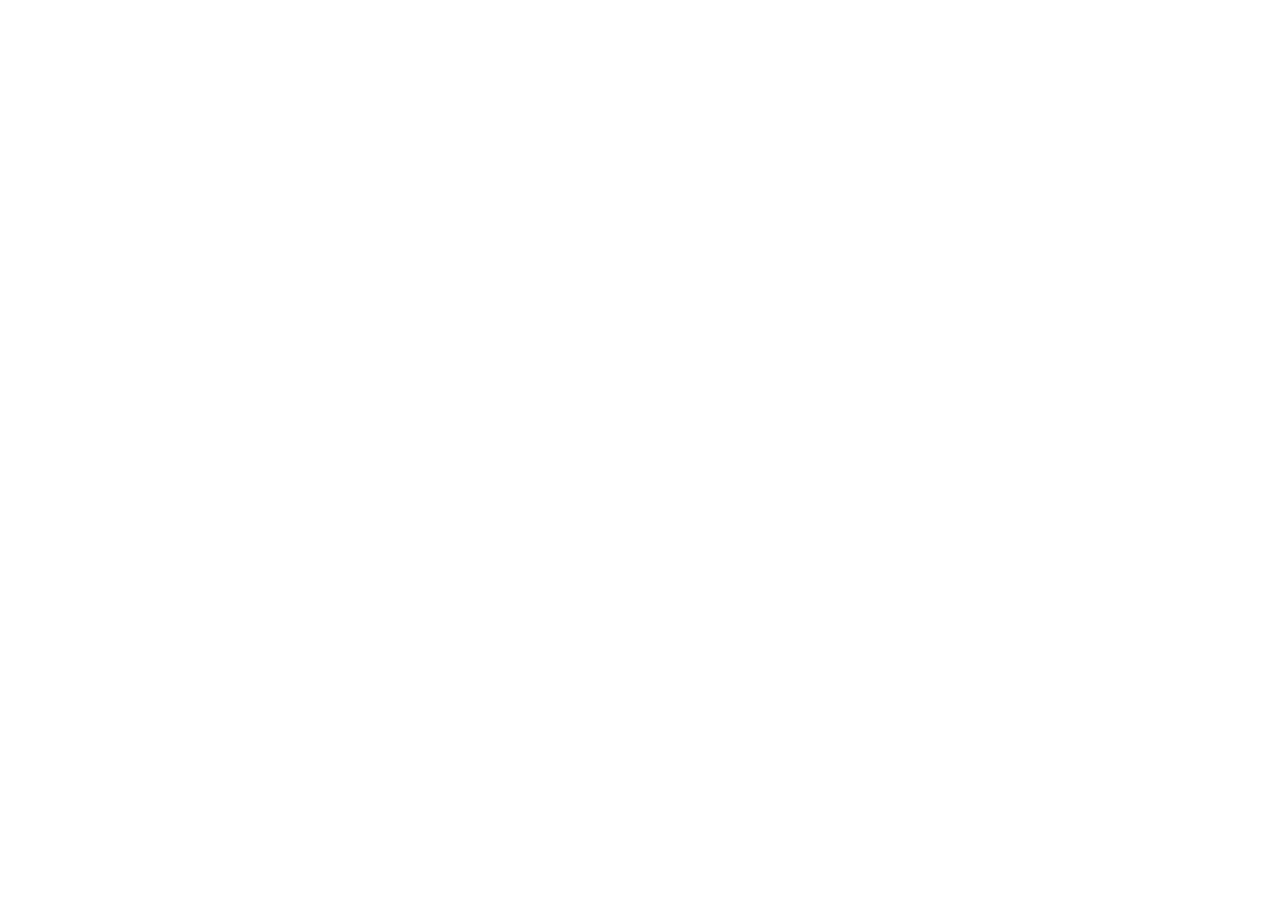
==== index.html @ f806869c "fix: change text" ====
<!DOCTYPE html>
    <html lang="en">
    <head>
        <meta charset="UTF-8">
        <meta name="viewport" content="width=device-width, initial-scale=1.0">
        <title>Document</title>
    </head>
    <body>
        <header class="header">

        </header>
        <section>

        </section>
        <footer>
            
        </footer>
    </body>
    </html>
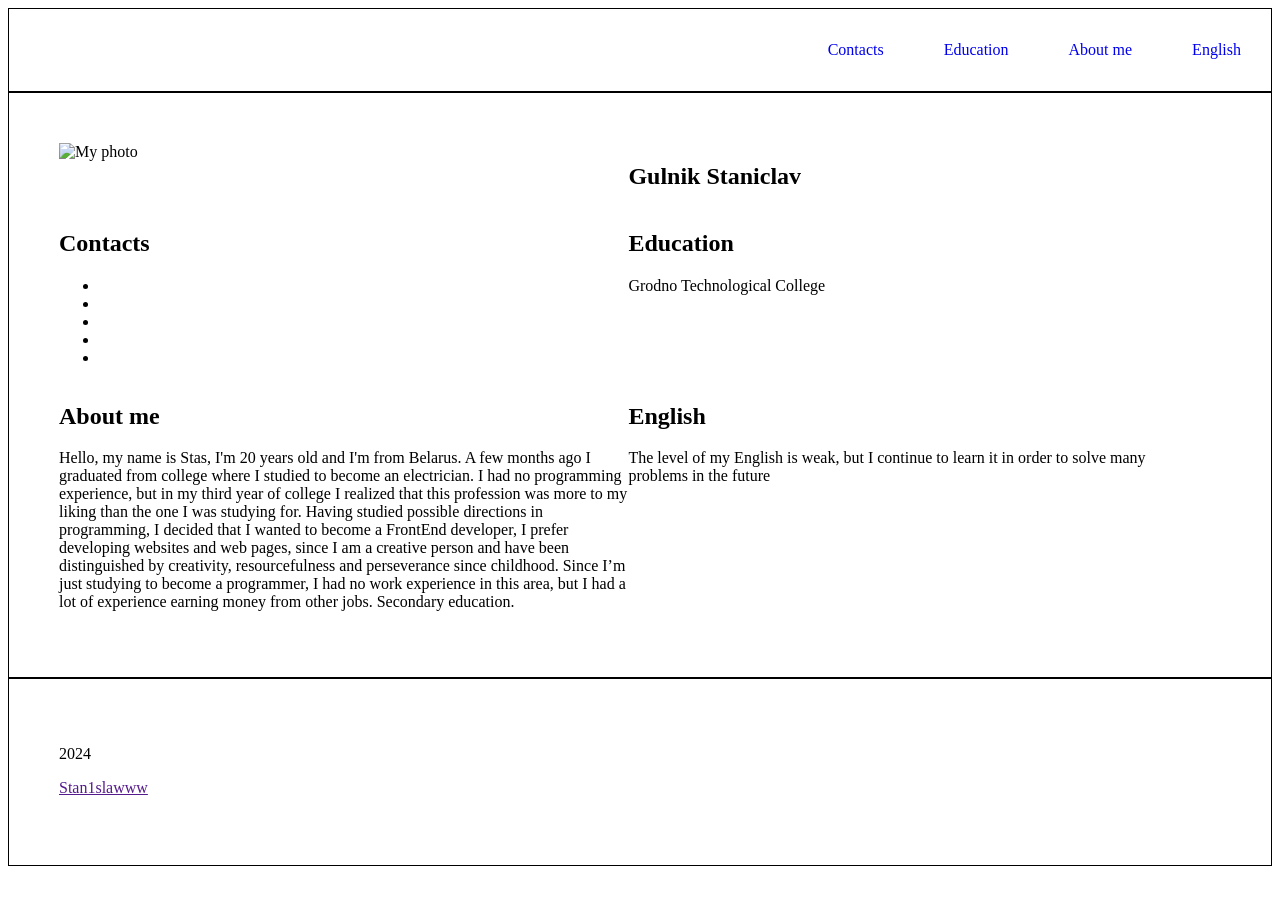
==== commit 1073be88: "feat: change html and css file" ====
--- a/index.html
+++ b/index.html
@@ -2,18 +2,63 @@
     <html lang="en">
     <head>
         <meta charset="UTF-8">
+        <link rel="stylesheet" href="./style.css">
         <meta name="viewport" content="width=device-width, initial-scale=1.0">
-        <title>Document</title>
+        <title>cv</title>
     </head>
     <body>
         <header class="header">
-
+            <div class="container"> 
+                <nav class="nav-header">
+                    <ul class="nav-list">
+                        <li class="list-item"><a href="#contacts" class="nav-link">Contacts</a></li>
+                        <li class="list-item"><a href="#education" class="nav-link">Education</a></li>
+                        <li class="list-item"><a href="#about-me" class="nav-link">About me</a></li>
+                        <li class="list-item"><a href="#english" class="nav-link">English</a></li>
+                    </ul>
+                </nav>
+            </div>
         </header>
-        <section>
-
-        </section>
-        <footer>
-            
+        <main class="main-container">
+            <section class="section">
+                    <img src="" alt="My photo">
+            </section>
+            <section>
+                    <h1>Gulnik Staniclav</h1>
+            </section>
+            <section class="section">
+                    <h2 id="contacts">Contacts</h2>
+                <ul>
+                    <li></li>
+                    <li></li>
+                    <li></li>
+                    <li></li>
+                    <li></li>
+                </ul>
+            </section>
+            <section class="section">
+                <h2 id="education">Education</h2>
+                <p>Grodno Technological College</p>
+            </section>
+            <section class="section">
+                <h2 id="about-me">About me</h2>
+                <p>Hello, my name is Stas, I'm 20 years old and I'm from Belarus. A few months ago I graduated from college where I studied to become an electrician. I had no programming experience, but in my third year of college I realized that this profession was more to my liking than the one I was studying for. Having studied possible directions in programming, I decided that I wanted to become a FrontEnd developer, I prefer developing websites and web pages, since I am a creative person and have been distinguished by creativity, resourcefulness and perseverance since childhood. Since I’m just studying to become a programmer, I had no work experience in this area, but I had a lot of experience earning money from other jobs. Secondary education.</p>
+            </section>
+            <section class="section">
+                <h2 id="english">English</h2>
+                <p>The level of my English is weak, but I continue to learn it in order to solve many problems in the future</p>
+            </section>
+        </main>
+        <footer class="footer">
+            <section class="section">
+                <div>
+                    <p>2024</p>
+                    <a href="">Stan1slawww</a>
+                </div>
+                <div>
+                    <img src="" alt=""><a href=""></a>
+                </div>
+            </section>
         </footer>
     </body>
     </html>
--- a/style.css
+++ b/style.css
@@ -0,0 +1,47 @@
+* {
+    box-sizing: border-box;
+  }
+
+.header {
+    border: 1px solid black;
+}
+
+.footer{
+    border: 1px solid black;
+    padding: 50px 50px;
+}
+.container {
+    max-width: 1440px;
+    margin: 0 auto;
+  }
+.main-container{
+    border: 1px solid black;
+    padding: 50px 50px;
+    display: flex;
+    flex-wrap: wrap;
+}
+
+.nav-header{
+    
+}
+
+.nav-list{
+    display: flex;
+    justify-content: flex-end;
+    align-items: center;
+    list-style: none;
+}
+
+.list-item{
+
+}
+
+.nav-link{
+    padding: 0px 30px;
+    line-height: 50px;
+    text-decoration: none;
+}
+
+.section{
+    width: 49%;
+}
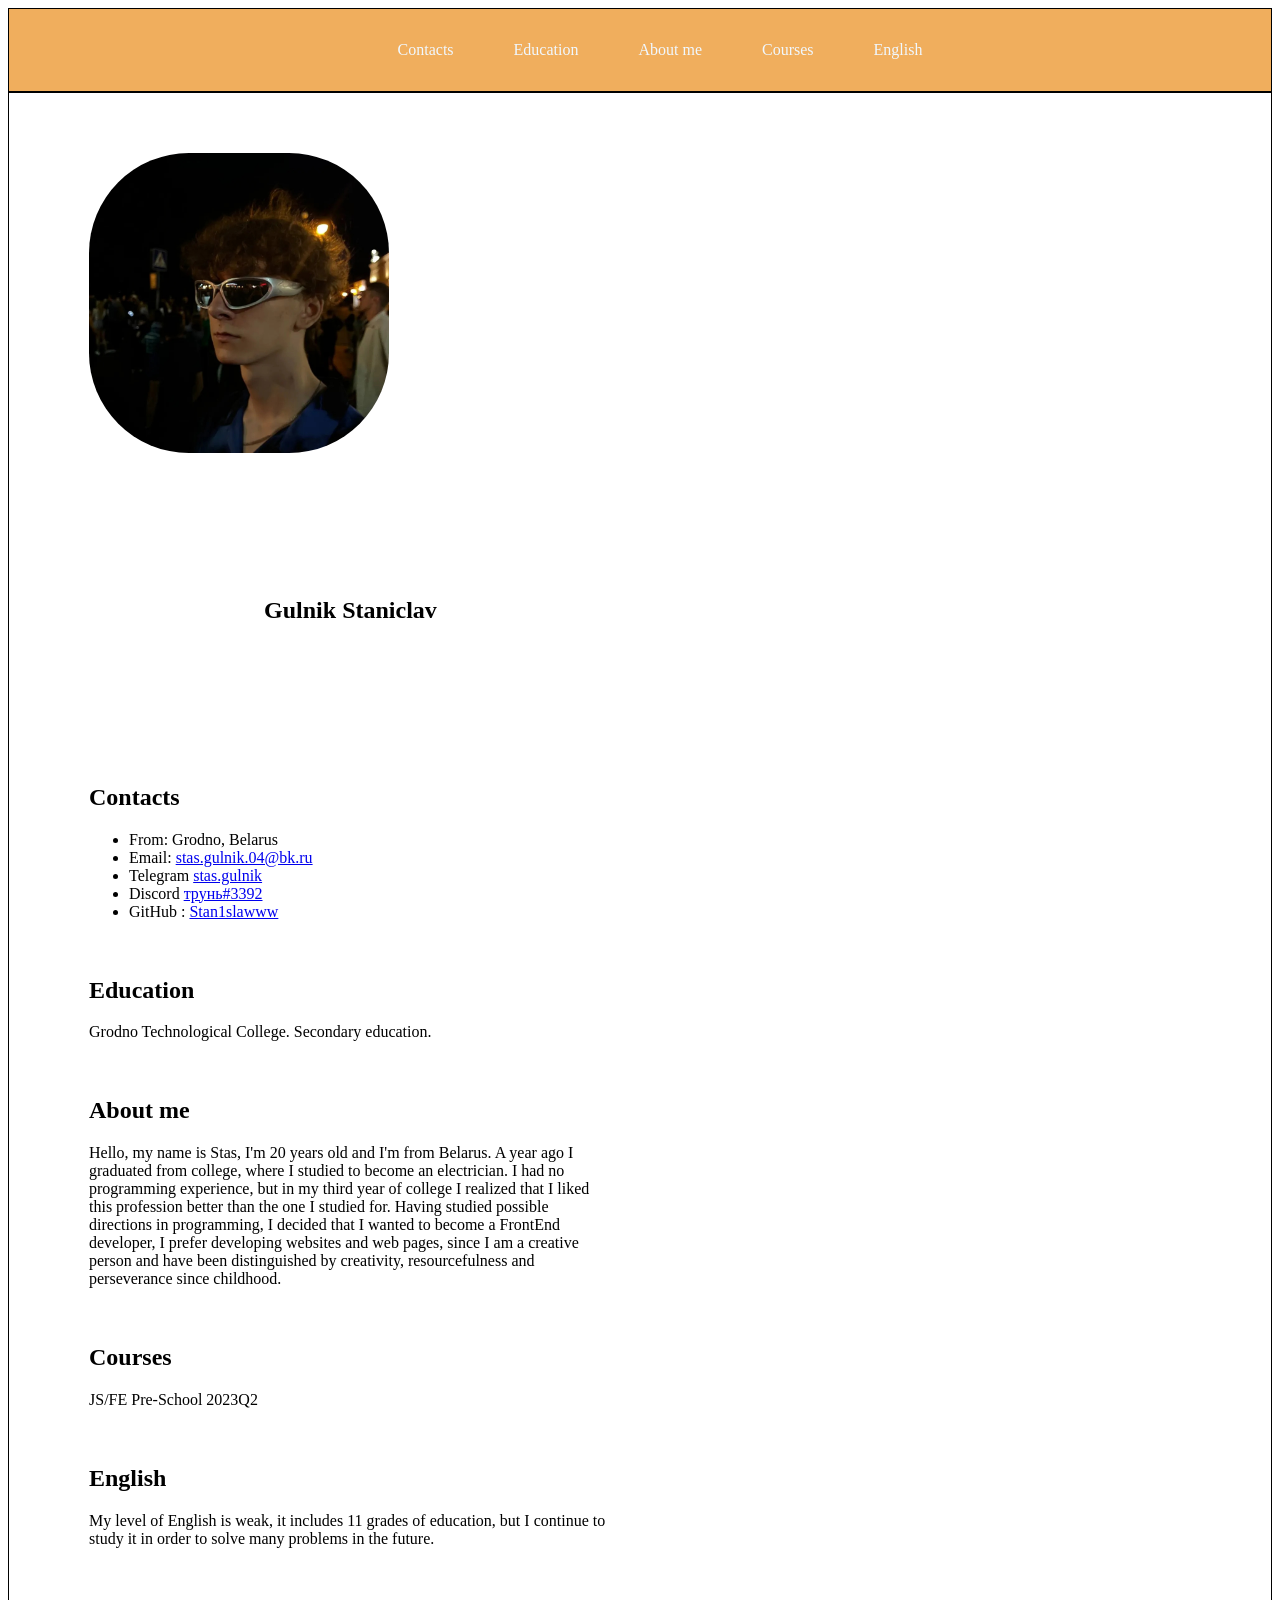
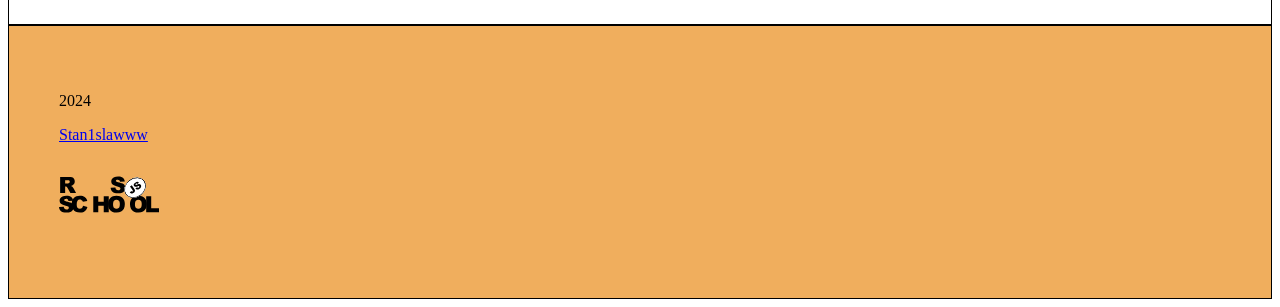
==== commit 095e7ccf: "refactor: add data in html and css" ====
--- a/index.html
+++ b/index.html
@@ -6,7 +6,7 @@
         <meta name="viewport" content="width=device-width, initial-scale=1.0">
         <title>cv</title>
     </head>
-    <body>
+    <body class="body">
         <header class="header">
             <div class="container"> 
                 <nav class="nav-header">
@@ -14,6 +14,7 @@
                         <li class="list-item"><a href="#contacts" class="nav-link">Contacts</a></li>
                         <li class="list-item"><a href="#education" class="nav-link">Education</a></li>
                         <li class="list-item"><a href="#about-me" class="nav-link">About me</a></li>
+                        <li class="list-item"><a href="#courses" class="nav-link">Courses</a></li>
                         <li class="list-item"><a href="#english" class="nav-link">English</a></li>
                     </ul>
                 </nav>
@@ -21,42 +22,48 @@
         </header>
         <main class="main-container">
             <section class="section">
-                    <img src="" alt="My photo">
-            </section>
-            <section>
-                    <h1>Gulnik Staniclav</h1>
+                <img src="assets/profole-image/F2HAYzWkQ94.jpg" alt="My photo" width="300px" height="300px" class="profile-image">
             </section>
             <section class="section">
-                    <h2 id="contacts">Contacts</h2>
-                <ul>
-                    <li></li>
-                    <li></li>
-                    <li></li>
-                    <li></li>
-                    <li></li>
+                <h1 class="h1-title">Gulnik Staniclav</h1>
+            </section>
+            <section class="section">
+                <h2 id="contacts" class="h2-title">Contacts</h2>
+                <ul class="list-contacts">
+                    <li class="item-contacts"> From: Grodno, Belarus</li>
+                    <li class="item-contacts"> Email: <a href="https://stas.gulnik.04@bk.ru">stas.gulnik.04@bk.ru</a></li>
+                    <li class="item-contacts"> Telegram <a href="https://t.me/stas_gulnik">stas.gulnik</a></li>
+                    <li class="item-contacts"> Discord <a href="https://discordapp.com/users/484427809897447434/"> трунь#3392 </a></li>
+                    <li class="item-contacts"> GitHub : <a href="https://github.com/Stan1slawww">Stan1slawww</a> </li>
                 </ul>
             </section>
             <section class="section">
-                <h2 id="education">Education</h2>
-                <p>Grodno Technological College</p>
+                <div class="div-education"> 
+                    <h2 id="education" class="h2-title">Education</h2>
+                    <p class="paragraph">Grodno Technological College. Secondary education.</p>
+                </div>
             </section>
             <section class="section">
-                <h2 id="about-me">About me</h2>
-                <p>Hello, my name is Stas, I'm 20 years old and I'm from Belarus. A few months ago I graduated from college where I studied to become an electrician. I had no programming experience, but in my third year of college I realized that this profession was more to my liking than the one I was studying for. Having studied possible directions in programming, I decided that I wanted to become a FrontEnd developer, I prefer developing websites and web pages, since I am a creative person and have been distinguished by creativity, resourcefulness and perseverance since childhood. Since I’m just studying to become a programmer, I had no work experience in this area, but I had a lot of experience earning money from other jobs. Secondary education.</p>
+                <h2 id="about-me" class="h2-title">About me</h2>
+                <p class="paragraph">Hello, my name is Stas, I'm 20 years old and I'm from Belarus. A year ago I graduated from college, where I studied to become an electrician. I had no programming experience, but in my third year of college I realized that I liked this profession better than the one I studied for. Having studied possible directions in programming, I decided that I wanted to become a FrontEnd developer, I prefer developing websites and web pages, since I am a creative person and have been distinguished by creativity, resourcefulness and perseverance since childhood.</p>
             </section>
             <section class="section">
-                <h2 id="english">English</h2>
-                <p>The level of my English is weak, but I continue to learn it in order to solve many problems in the future</p>
+                <h2 id="courses" class="h2-title">Courses</h2>
+                <p class="paragraph">JS/FE Pre-School 2023Q2</p>
+            </section>
+            <section class="section">
+                <h2 id="english" class="h2-title">English</h2>
+                <p class="paragraph"> My level of English is weak, it includes 11 grades of education, but I continue to study it in order to solve many problems in the future.</p>
             </section>
         </main>
         <footer class="footer">
-            <section class="section">
-                <div>
-                    <p>2024</p>
-                    <a href="">Stan1slawww</a>
+            <section class="section-footer">
+                <div class="div1-footer">
+                    <p class="p-footer">2024</p>
+                    <a href="https://github.com/Stan1slawww" class="link-footer">Stan1slawww</a>
                 </div>
-                <div>
-                    <img src="" alt=""><a href=""></a>
+                <div class="div2-footer">
+                    <a href="https://rs.school/courses/javascript-preschool-ru"><img src="assets/rs-logo/rs-school-logo.svg" alt="rs-school-logo" width="100px" height="100px"></a>
                 </div>
             </section>
         </footer>
--- a/style.css
+++ b/style.css
@@ -2,23 +2,22 @@
     box-sizing: border-box;
   }
 
+html{
+    scroll-behavior: smooth;
+}
+
+.body{
+    max-width: 1440px;
+}
+
 .header {
     border: 1px solid black;
+    background-color: #f0ae5d;
 }
 
-.footer{
-    border: 1px solid black;
-    padding: 50px 50px;
-}
 .container {
     max-width: 1440px;
     margin: 0 auto;
-  }
-.main-container{
-    border: 1px solid black;
-    padding: 50px 50px;
-    display: flex;
-    flex-wrap: wrap;
 }
 
 .nav-header{
@@ -27,7 +26,7 @@
 
 .nav-list{
     display: flex;
-    justify-content: flex-end;
+    justify-content: center;
     align-items: center;
     list-style: none;
 }
@@ -40,8 +39,48 @@
     padding: 0px 30px;
     line-height: 50px;
     text-decoration: none;
+    color: aliceblue;
+    transition: 0.3s;
+}
+
+.section-item a {
+    color: #829985;
+    text-decoration: none;
+    transition: color 0.5s;
+  }
+  .section-item a:hover {
+    color: #4d2323;
+  }
+
+.main-container{
+    border: 1px solid black;
+    padding: 50px 50px;
+    display: flex;
+    flex-wrap: wrap;
 }
 
 .section{
-    width: 49%;
+    width: 45%;
+    margin: 10px 30px;
+}
+
+@media (max-width: 768px) {
+    .section {
+      width: 100%;
+    }
+  }
+
+.profile-image{
+    border-radius: 100px;
+} 
+
+.h1-title{
+    padding: 100px;
+    text-align: center;
+}
+
+.footer{
+    border: 1px solid black;
+    padding: 50px 50px;
+    background-color: #f0ae5d;
 }
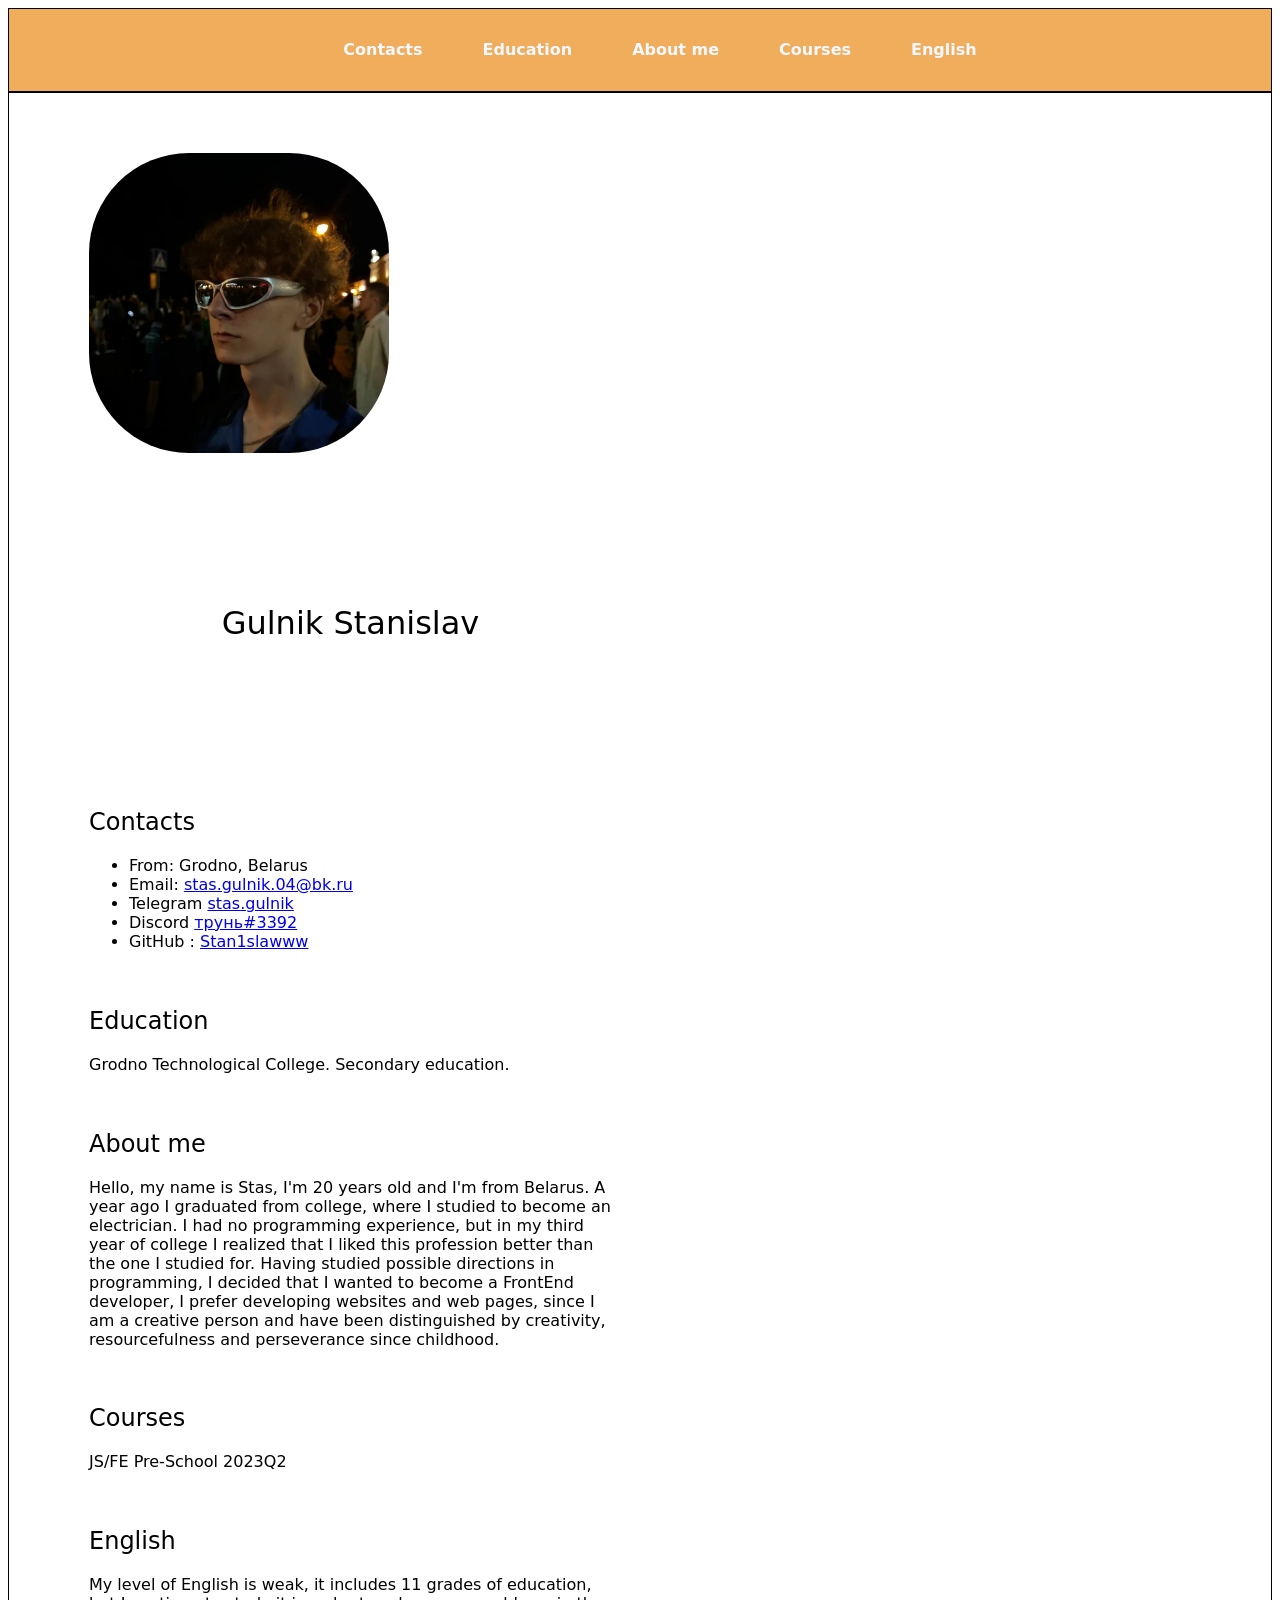
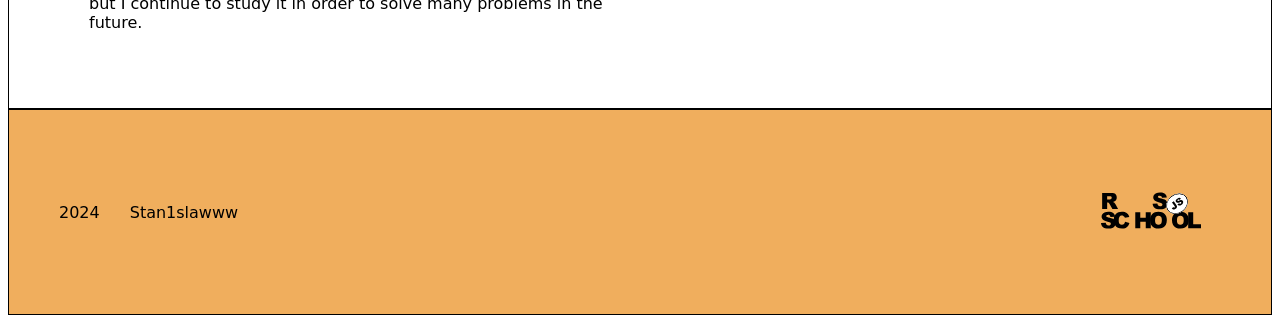
==== commit 806265fd: "feat: add fonts" ====
--- a/index.html
+++ b/index.html
@@ -4,6 +4,9 @@
         <meta charset="UTF-8">
         <link rel="stylesheet" href="./style.css">
         <meta name="viewport" content="width=device-width, initial-scale=1.0">
+        <link rel="preconnect" href="https://fonts.googleapis.com">
+        <link rel="preconnect" href="https://fonts.gstatic.com" crossorigin>
+        <link href="https://fonts.googleapis.com/css2?family=Roboto:ital,wght@0,100;0,300;0,400;0,500;0,700;0,900;1,100;1,300;1,400;1,500;1,700;1,900&family=Rubik:ital,wght@0,300..900;1,300..900&display=swap" rel="stylesheet">
         <title>cv</title>
     </head>
     <body class="body">
@@ -25,7 +28,7 @@
                 <img src="assets/profole-image/F2HAYzWkQ94.jpg" alt="My photo" width="300px" height="300px" class="profile-image">
             </section>
             <section class="section">
-                <h1 class="h1-title">Gulnik Staniclav</h1>
+                <h1 class="h1-title">Gulnik Stanislav</h1>
             </section>
             <section class="section">
                 <h2 id="contacts" class="h2-title">Contacts</h2>
@@ -59,7 +62,7 @@
         <footer class="footer">
             <section class="section-footer">
                 <div class="div1-footer">
-                    <p class="p-footer">2024</p>
+                    <p class="paragraph">2024</p>
                     <a href="https://github.com/Stan1slawww" class="link-footer">Stan1slawww</a>
                 </div>
                 <div class="div2-footer">
--- a/style.css
+++ b/style.css
@@ -20,10 +20,6 @@
     margin: 0 auto;
 }
 
-.nav-header{
-    
-}
-
 .nav-list{
     display: flex;
     justify-content: center;
@@ -32,7 +28,9 @@
 }
 
 .list-item{
-
+    font-family: system-ui, -apple-system, BlinkMacSystemFont, 'Segoe UI', Roboto, Oxygen, Ubuntu, Cantarell, 'Open Sans', 'Helvetica Neue', sans-serif;
+    font-weight: 700;
+    font-style: normal;
 }
 
 .nav-link{
@@ -77,10 +75,52 @@
 .h1-title{
     padding: 100px;
     text-align: center;
+    font-family: system-ui, -apple-system, BlinkMacSystemFont, 'Segoe UI', Roboto, Oxygen, Ubuntu, Cantarell, 'Open Sans', 'Helvetica Neue', sans-serif;
+    font-weight: 500;
+    font-optical-sizing: auto;
+    font-style: normal;
+    font-size: xx-large;
+}
+.paragraph{
+    font-family: system-ui, -apple-system, BlinkMacSystemFont, 'Segoe UI', Roboto, Oxygen, Ubuntu, Cantarell, 'Open Sans', 'Helvetica Neue', sans-serif;
+    font-weight: 400;
+    font-style: normal;
+}
+.h2-title{
+    font-family: system-ui, -apple-system, BlinkMacSystemFont, 'Segoe UI', Roboto, Oxygen, Ubuntu, Cantarell, 'Open Sans', 'Helvetica Neue', sans-serif;
+    font-weight: 500;
+    font-style: normal;
+    font-size: x-large;
+}
+.list-contacts{
+    font-family: system-ui, -apple-system, BlinkMacSystemFont, 'Segoe UI', Roboto, Oxygen, Ubuntu, Cantarell, 'Open Sans', 'Helvetica Neue', sans-serif;
+    font-weight: 400;
+    font-style: normal;
 }
 
 .footer{
     border: 1px solid black;
     padding: 50px 50px;
     background-color: #f0ae5d;
-}+}
+.section-footer{
+    display: flex;
+    flex-wrap: wrap;
+    justify-content: space-between;
+}
+.div1-footer{
+    display: flex;
+    justify-content: center;
+    align-items: center;
+}
+.link-footer{
+    text-decoration: none;
+    color: black;
+    margin-left: 30px;
+    font-family: system-ui, -apple-system, BlinkMacSystemFont, 'Segoe UI', Roboto, Oxygen, Ubuntu, Cantarell, 'Open Sans', 'Helvetica Neue', sans-serif;
+    font-weight: 400;
+    font-style: normal;
+}
+.div2-footer{
+    margin-right: 20px;
+}
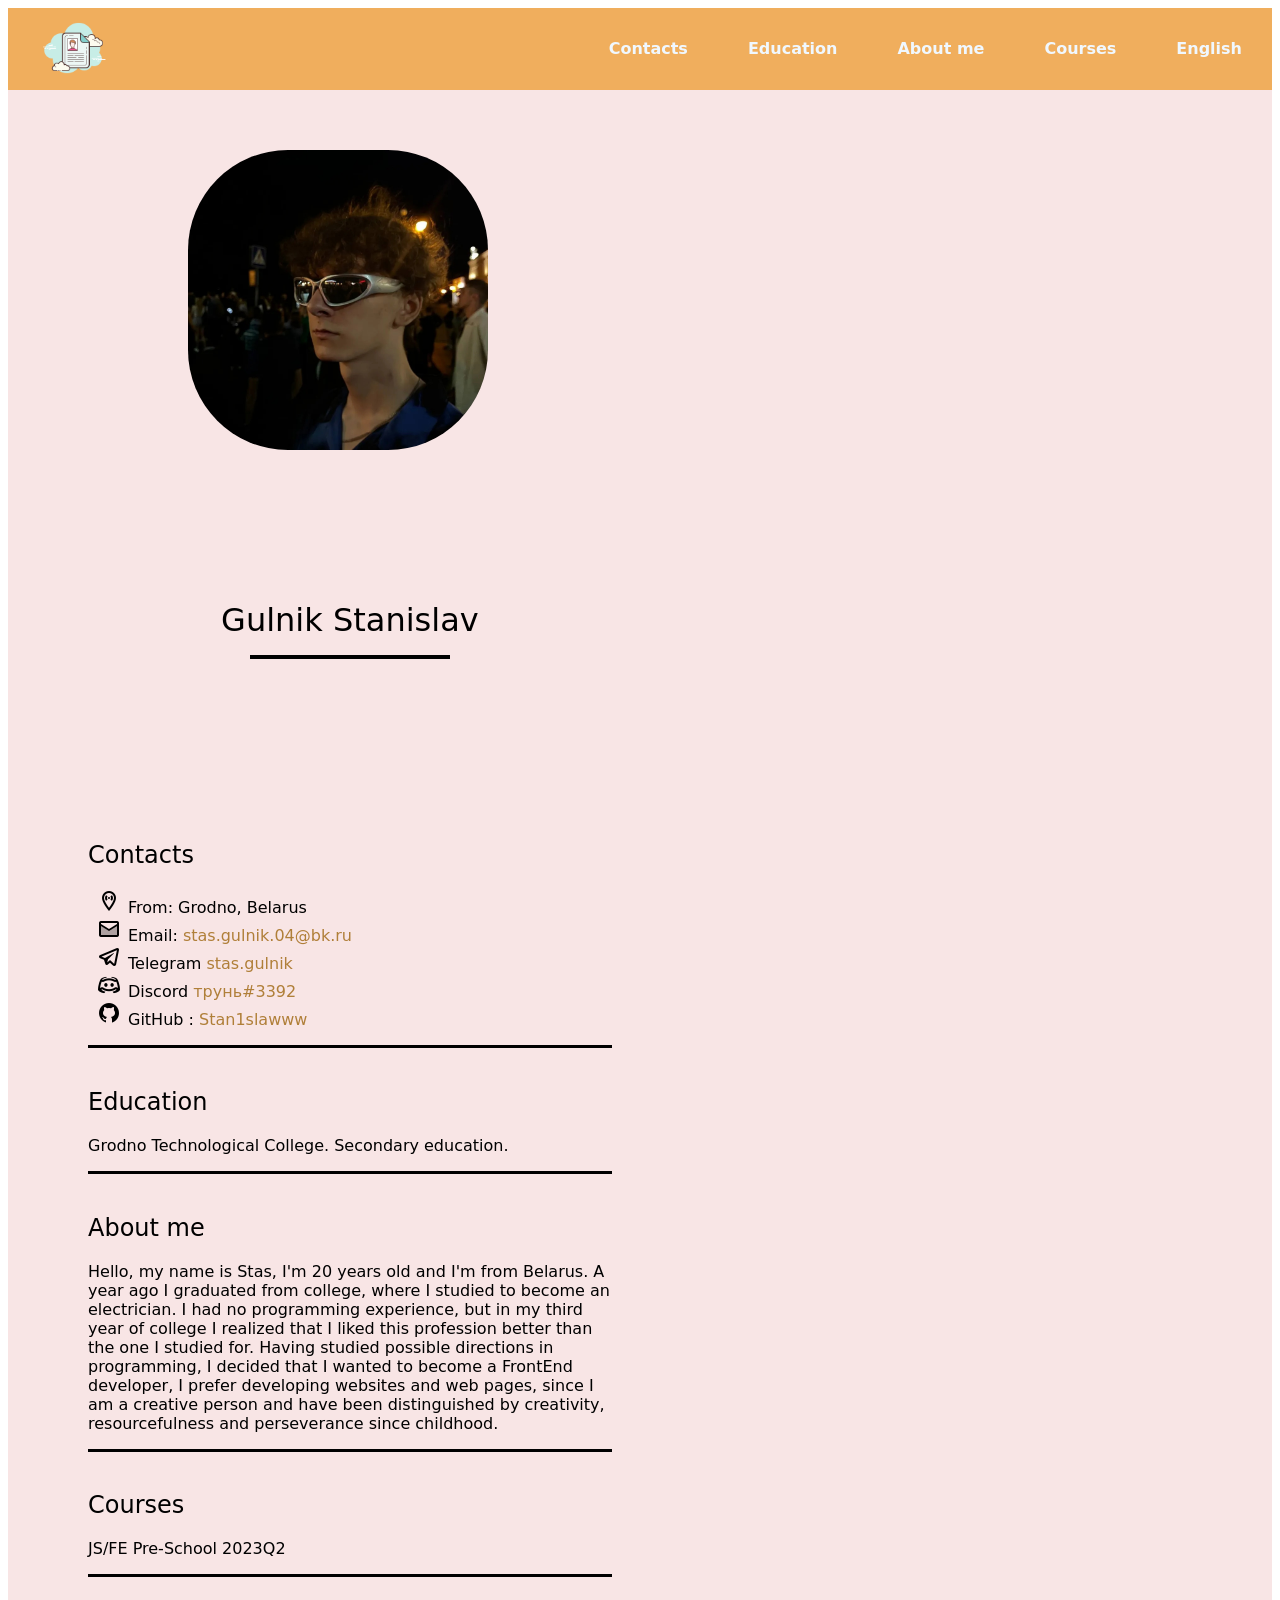
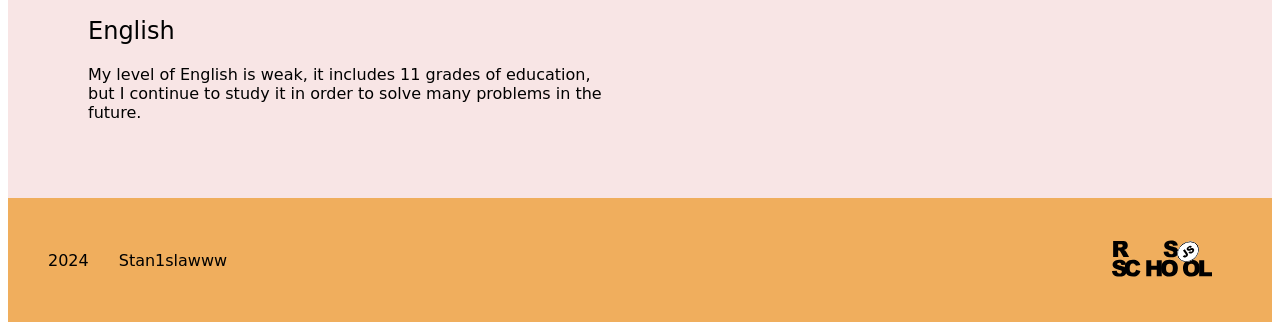
==== commit 11783e92: "feat: add icon" ====
--- a/index.html
+++ b/index.html
@@ -11,7 +11,8 @@
     </head>
     <body class="body">
         <header class="header">
-            <div class="container"> 
+            <div class="container">
+                <img src="assets/icon/icons8-cv-100.png" alt="cv-icon" width="70px" height="70px" class="cv-image">
                 <nav class="nav-header">
                     <ul class="nav-list">
                         <li class="list-item"><a href="#contacts" class="nav-link">Contacts</a></li>
@@ -28,29 +29,31 @@
                 <img src="assets/profole-image/F2HAYzWkQ94.jpg" alt="My photo" width="300px" height="300px" class="profile-image">
             </section>
             <section class="section">
-                <h1 class="h1-title">Gulnik Stanislav</h1>
+                <h1 class="h1-title">Gulnik Stanislav
+                    <hr class="hr">
+                </h1>
             </section>
-            <section class="section">
+            <section class="section-hr">
                 <h2 id="contacts" class="h2-title">Contacts</h2>
                 <ul class="list-contacts">
-                    <li class="item-contacts"> From: Grodno, Belarus</li>
-                    <li class="item-contacts"> Email: <a href="https://stas.gulnik.04@bk.ru">stas.gulnik.04@bk.ru</a></li>
-                    <li class="item-contacts"> Telegram <a href="https://t.me/stas_gulnik">stas.gulnik</a></li>
-                    <li class="item-contacts"> Discord <a href="https://discordapp.com/users/484427809897447434/"> трунь#3392 </a></li>
-                    <li class="item-contacts"> GitHub : <a href="https://github.com/Stan1slawww">Stan1slawww</a> </li>
+                    <li class="item-from"> From: Grodno, Belarus</li>
+                    <li class="item-email"> Email: <a href="https://stas.gulnik.04@bk.ru" class="link-contacts">stas.gulnik.04@bk.ru</a></li>
+                    <li class="item-telegram"> Telegram <a href="https://t.me/stas_gulnik" class="link-contacts">stas.gulnik</a></li>
+                    <li class="item-discord"> Discord <a href="https://discordapp.com/users/484427809897447434/" class="link-contacts"> трунь#3392 </a></li>
+                    <li class="item-github"> GitHub : <a href="https://github.com/Stan1slawww" class="link-contacts">Stan1slawww</a> </li>
                 </ul>
             </section>
-            <section class="section">
+            <section class="section-hr">
                 <div class="div-education"> 
                     <h2 id="education" class="h2-title">Education</h2>
                     <p class="paragraph">Grodno Technological College. Secondary education.</p>
                 </div>
             </section>
-            <section class="section">
+            <section class="section-hr">
                 <h2 id="about-me" class="h2-title">About me</h2>
                 <p class="paragraph">Hello, my name is Stas, I'm 20 years old and I'm from Belarus. A year ago I graduated from college, where I studied to become an electrician. I had no programming experience, but in my third year of college I realized that I liked this profession better than the one I studied for. Having studied possible directions in programming, I decided that I wanted to become a FrontEnd developer, I prefer developing websites and web pages, since I am a creative person and have been distinguished by creativity, resourcefulness and perseverance since childhood.</p>
             </section>
-            <section class="section">
+            <section class="section-hr">
                 <h2 id="courses" class="h2-title">Courses</h2>
                 <p class="paragraph">JS/FE Pre-School 2023Q2</p>
             </section>
--- a/style.css
+++ b/style.css
@@ -11,13 +11,19 @@
 }
 
 .header {
-    border: 1px solid black;
     background-color: #f0ae5d;
 }
 
 .container {
     max-width: 1440px;
     margin: 0 auto;
+    display: flex;
+    flex-wrap: wrap;
+    justify-content: space-between;
+}
+.cv-image{
+    margin-left: 30px;
+    margin-top: 5px;
 }
 
 .nav-list{
@@ -51,15 +57,19 @@
   }
 
 .main-container{
-    border: 1px solid black;
     padding: 50px 50px;
     display: flex;
     flex-wrap: wrap;
+    background-color: #f3d2d291;
 }
-
 .section{
     width: 45%;
     margin: 10px 30px;
+}
+.section-hr{
+    width: 45%;
+    margin: 10px 30px;
+    border-bottom: 3px solid;
 }
 
 @media (max-width: 768px) {
@@ -70,6 +80,7 @@
 
 .profile-image{
     border-radius: 100px;
+    margin-left: 100px;
 } 
 
 .h1-title{
@@ -80,6 +91,14 @@
     font-optical-sizing: auto;
     font-style: normal;
     font-size: xx-large;
+}
+.hr{
+    width: 200px;
+    border: 2px solid;
+}
+.link-contacts{
+    text-decoration: none;
+    color: rgb(176, 127, 57);
 }
 .paragraph{
     font-family: system-ui, -apple-system, BlinkMacSystemFont, 'Segoe UI', Roboto, Oxygen, Ubuntu, Cantarell, 'Open Sans', 'Helvetica Neue', sans-serif;
@@ -93,14 +112,29 @@
     font-size: x-large;
 }
 .list-contacts{
+    list-style-type: none;
     font-family: system-ui, -apple-system, BlinkMacSystemFont, 'Segoe UI', Roboto, Oxygen, Ubuntu, Cantarell, 'Open Sans', 'Helvetica Neue', sans-serif;
     font-weight: 400;
     font-style: normal;
 }
+.item-from{
+    list-style-image:url(assets/icon/icons8-местонахождение-24.png) ;
+}
+.item-email{
+    list-style-image: url(assets/icon/icons8-новый-пост-24.png);
+}
+.item-telegram{
+list-style-image: url(assets/icon/icons8-телеграмма-app-24.png);
+}
+.item-discord{
+list-style-image: url(assets/icon/icons8-discord-24.png);
+}
+.item-github{
+    list-style-image: url(assets/icon/icons8-github-24.png);
+}
 
 .footer{
-    border: 1px solid black;
-    padding: 50px 50px;
+    padding: 10px 40px;
     background-color: #f0ae5d;
 }
 .section-footer{
@@ -123,4 +157,4 @@
 }
 .div2-footer{
     margin-right: 20px;
-}
+}
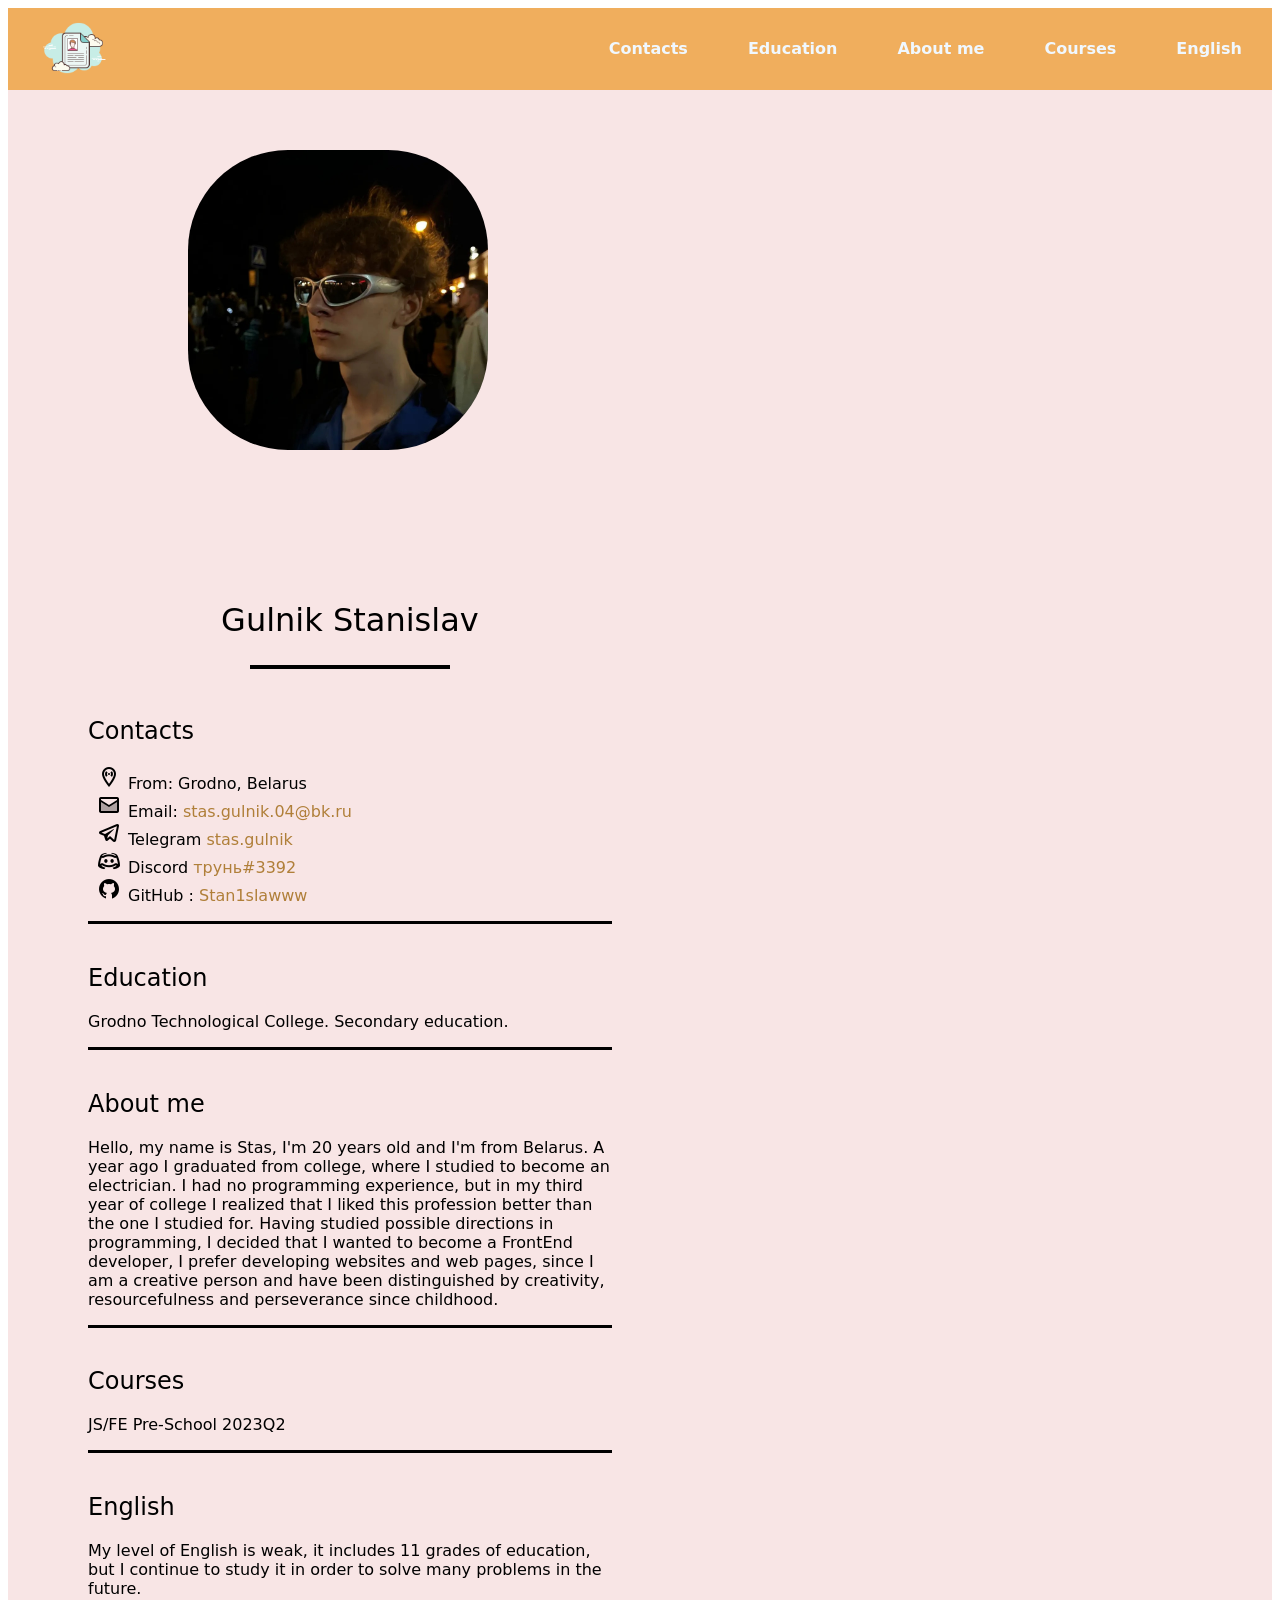
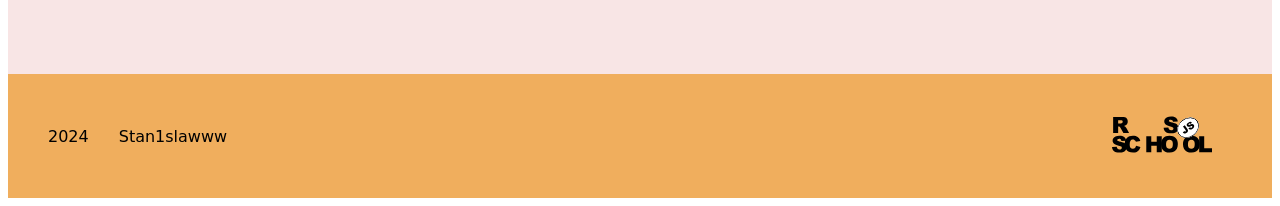
==== commit 4b303eb8: "fix: error in hr" ====
--- a/index.html
+++ b/index.html
@@ -12,7 +12,7 @@
     <body class="body">
         <header class="header">
             <div class="container">
-                <img src="assets/icon/icons8-cv-100.png" alt="cv-icon" width="70px" height="70px" class="cv-image">
+                <img src="assets/icon/icons8-cv-100.png" alt="cv-icon" class="cv-image">
                 <nav class="nav-header">
                     <ul class="nav-list">
                         <li class="list-item"><a href="#contacts" class="nav-link">Contacts</a></li>
@@ -25,13 +25,12 @@
             </div>
         </header>
         <main class="main-container">
+            <div class="div-first-section">
+                <img src="assets/profole-image/F2HAYzWkQ94.jpg" alt="My photo" class="profile-image">
+            </div>
             <section class="section">
-                <img src="assets/profole-image/F2HAYzWkQ94.jpg" alt="My photo" width="300px" height="300px" class="profile-image">
-            </section>
-            <section class="section">
-                <h1 class="h1-title">Gulnik Stanislav
-                    <hr class="hr">
-                </h1>
+                <h1 class="h1-title">Gulnik Stanislav</h1>
+                <hr class="hr">
             </section>
             <section class="section-hr">
                 <h2 id="contacts" class="h2-title">Contacts</h2>
@@ -63,15 +62,15 @@
             </section>
         </main>
         <footer class="footer">
-            <section class="section-footer">
+            <div class="div-section-footer">
                 <div class="div1-footer">
                     <p class="paragraph">2024</p>
                     <a href="https://github.com/Stan1slawww" class="link-footer">Stan1slawww</a>
                 </div>
                 <div class="div2-footer">
-                    <a href="https://rs.school/courses/javascript-preschool-ru"><img src="assets/rs-logo/rs-school-logo.svg" alt="rs-school-logo" width="100px" height="100px"></a>
+                    <a href="https://rs.school/courses/javascript-preschool-ru"><img src="assets/rs-logo/rs-school-logo.svg" alt="rs-school-logo" class="rs-school-logo"></a>
                 </div>
-            </section>
+            </div>
         </footer>
     </body>
     </html>
--- a/style.css
+++ b/style.css
@@ -24,6 +24,8 @@
 .cv-image{
     margin-left: 30px;
     margin-top: 5px;
+    width: 70px;
+    height: 70px;
 }
 
 .nav-list{
@@ -62,6 +64,10 @@
     flex-wrap: wrap;
     background-color: #f3d2d291;
 }
+.div-first-section{
+    width: 45%;
+    margin: 10px 30px;
+}
 .section{
     width: 45%;
     margin: 10px 30px;
@@ -81,6 +87,8 @@
 .profile-image{
     border-radius: 100px;
     margin-left: 100px;
+    width: 300px;
+    height: 300px;
 } 
 
 .h1-title{
@@ -95,6 +103,7 @@
 .hr{
     width: 200px;
     border: 2px solid;
+    margin-top: -100px;
 }
 .link-contacts{
     text-decoration: none;
@@ -137,7 +146,7 @@
     padding: 10px 40px;
     background-color: #f0ae5d;
 }
-.section-footer{
+.div-section-footer{
     display: flex;
     flex-wrap: wrap;
     justify-content: space-between;
@@ -157,4 +166,8 @@
 }
 .div2-footer{
     margin-right: 20px;
+}
+.rs-school-logo{
+    width: 100px;
+    height: 100px;
 }
